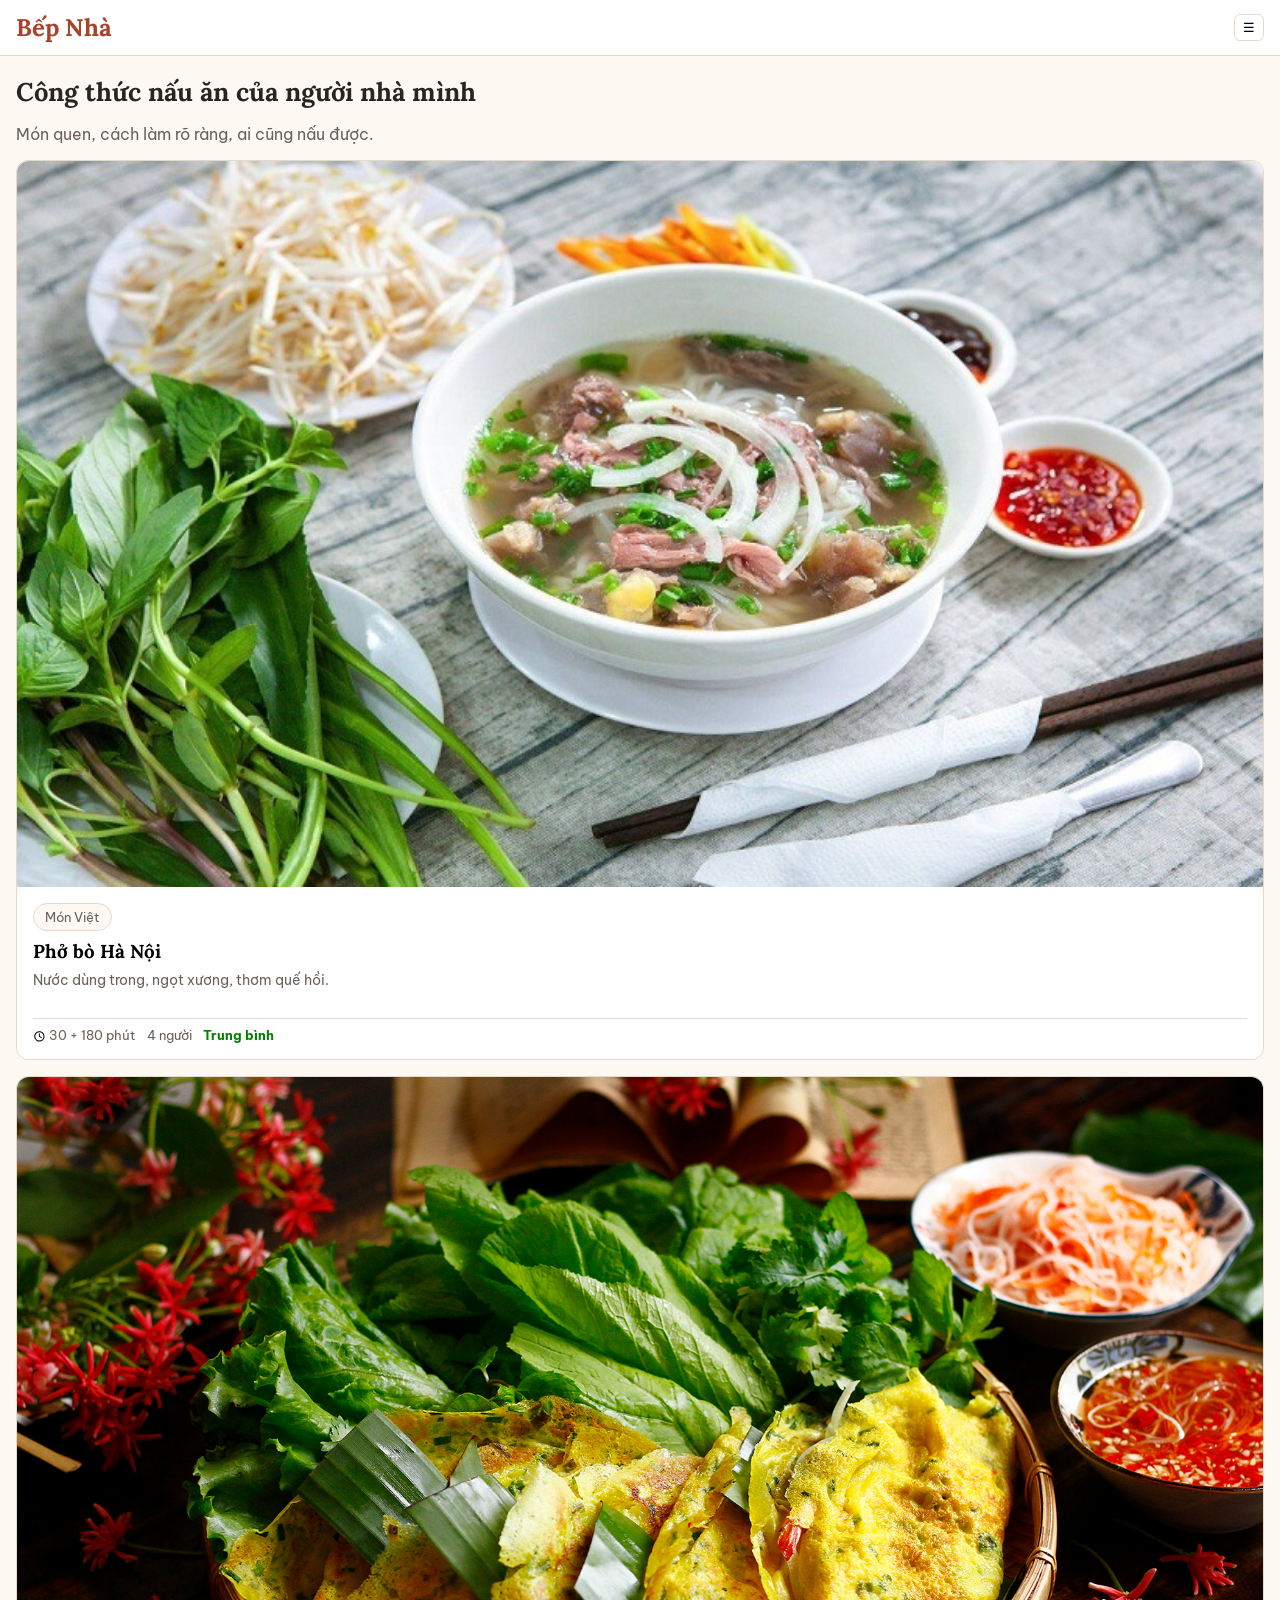
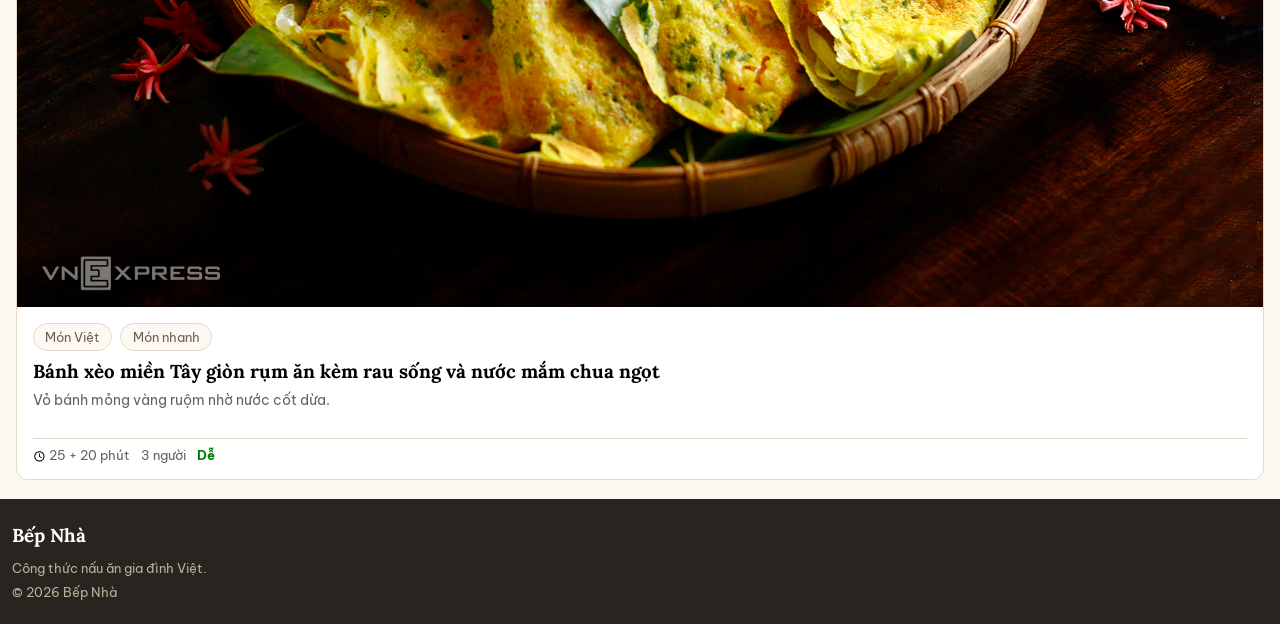
==== home.html @ c3d9871b "feat: complete home page" ====
<!DOCTYPE html>
<html lang="en">
<head>
    <meta charset="UTF-8">
    <meta name="viewport" content="width=device-width, initial-scale=1.0">
    <link rel="stylesheet" href="css/style.css">
    <link rel="preconnect" href="https://fonts.googleapis.com">
    <link rel="preconnect" href="https://fonts.gstatic.com" crossorigin>
    <link
        href="https://fonts.googleapis.com/css2?family=Anton&family=Lora:ital,wght@0,400..700;1,400..700&family=Merriweather:ital,opsz,wght@0,18..144,300..900;1,18..144,300..900&display=swap"
        rel="stylesheet">
    <link rel="preconnect" href="https://fonts.googleapis.com">
    <link rel="preconnect" href="https://fonts.gstatic.com" crossorigin>
    <link
        href="https://fonts.googleapis.com/css2?family=Anton&family=Be+Vietnam+Pro:ital,wght@0,100;0,200;0,300;0,400;0,500;0,600;0,700;0,800;0,900;1,100;1,200;1,300;1,400;1,500;1,600;1,700;1,800;1,900&family=Lora:ital,wght@0,400..700;1,400..700&family=Merriweather:ital,opsz,wght@0,18..144,300..900;1,18..144,300..900&display=swap"
        rel="stylesheet">
    <title>Nơi chia sẻ công thức món ăn cho mọi người</title>
</head>
<body>
    <header>
        <h1>Bếp Nhà</h1>
        <button>☰</button>
    </header>
    <main>
        <section>
            <h2>Công thức nấu ăn của người nhà mình</h2>
        </section>
        <section>
            <p>Món quen, cách làm rõ ràng, ai cũng nấu được.</p>
        </section>
        <article>
            <img src="img/pho-bo.jpg" alt="hình ảnh một bát phở bò" class="food">
            <div class="food-card">
                <p class="food-name">Món Việt</p>
                <h3>Phở bò Hà Nội</h3>
                <p class="food-ingredient">Nước dùng trong, ngọt xương, thơm quế hồi.</p>
                <ul class="recipe-info">
                    <li>
                        <svg xmlns="http://www.w3.org/2000/svg" viewBox="0 0 640 640" class="icon">
                            <path
                                d="M528 320C528 434.9 434.9 528 320 528C205.1 528 112 434.9 112 320C112 205.1 205.1 112 320 112C434.9 112 528 205.1 528 320zM64 320C64 461.4 178.6 576 320 576C461.4 576 576 461.4 576 320C576 178.6 461.4 64 320 64C178.6 64 64 178.6 64 320zM296 184L296 320C296 328 300 335.5 306.7 340L402.7 404C413.7 411.4 428.6 408.4 436 397.3C443.4 386.2 440.4 371.4 429.3 364L344 307.2L344 184C344 170.7 333.3 160 320 160C306.7 160 296 170.7 296 184z" />
                        </svg>
                        30 + 180 phút
                    </li>
                    <li>4 người</li>
                    <li style="color: green; font-weight: bold;">Trung bình</li>
                </ul>
            </div>
        </article>
        <article>
            <img src="img/banh-xeo.jpg" alt="hình ảnh món bánh xèo miền Tây" class="food">
            <div class="food-card">
                <div class="name-tag">
                    <p class="food-name">Món Việt</p>
                    <p class="food-name">Món nhanh</p>
                </div>
                <h3>Bánh xèo miền Tây giòn rụm ăn kèm rau sống và nước mắm chua ngọt</h3>
                <p class="food-ingredient">Vỏ bánh mỏng vàng ruộm nhờ nước cốt dừa.</p>
                <ul class="recipe-info">
                    <li>
                        <svg xmlns="http://www.w3.org/2000/svg" viewBox="0 0 640 640" class="icon">
                            <path
                                d="M528 320C528 434.9 434.9 528 320 528C205.1 528 112 434.9 112 320C112 205.1 205.1 112 320 112C434.9 112 528 205.1 528 320zM64 320C64 461.4 178.6 576 320 576C461.4 576 576 461.4 576 320C576 178.6 461.4 64 320 64C178.6 64 64 178.6 64 320zM296 184L296 320C296 328 300 335.5 306.7 340L402.7 404C413.7 411.4 428.6 408.4 436 397.3C443.4 386.2 440.4 371.4 429.3 364L344 307.2L344 184C344 170.7 333.3 160 320 160C306.7 160 296 170.7 296 184z" />
                        </svg>
                        25 + 20 phút
                    </li>
                    <li>3 người</li>
                    <li style="color: green; font-weight: bold;">Dễ</li>
                </ul>
            </div>
        </article>
    </main>
    <footer>
        <h3>Bếp Nhà</h3>
        <p>Công thức nấu ăn gia đình Việt.</p>
        <p>&copy; 2026 Bếp Nhà</p>
    </footer>
</body>
</html>
---- css/style.css ----
*{
    margin: 0px;
    box-sizing: border-box;
}
:root{
    /* màu */
    --color-bg: #FDF8F1;
    --color-text-muted: #6B615A;
    --color-border: #E5DACA;
    --color-text: #2A2420;
    --color-surface: #FFFFFF;
    /* chữ */
    --font-display: "Lora", Georgia, serif;
    --font-sans: "Be Vietnam Pro", system-ui, sans-serif;
    /* bóng — 2 mức */
    --shadow-sm: 0 1px 2px rgb(42 36 32 / .06);
    --shadow-md: 0 4px 12px rgb(42 36 32 / .12);
    /* bo góc */
    --radius-sm: 6px;   --radius-md: 12px;
    --radius-full: 999px;
}
header{
    display: flex;
    justify-content: space-between;
    align-items: center;
    padding: 12px 16px;
    font-family: var(--font-display);
    border-bottom: 1px solid var(--color-border);
}
header h1{
    font-size: 1.5rem;
    color: #A8432A;
}
header button{
    padding: 0.3rem 0.5rem;
    border: 1px solid var(--color-border);
    background-color: var(--color-surface) ;
    border-radius: var(--radius-sm);
    cursor: pointer;
}
main{
    display: flex;
    flex-direction: column;
    padding: 1.2rem 1rem;
    gap: 1rem;
    background-color: var(--color-bg);
}
section h2{
    font-size: 1.6rem;
    font-family: var(--font-display);
    color: var(--color-text);
}
section p{
    font-family: var(--font-sans);
    color: var(--color-text-muted);
}
article{
    display: flex;
    flex-direction: column;
    border: 1px solid var(--color-border);
    border-radius: var(--radius-md);
}
article:hover{
    box-shadow: var(--shadow-md);
}
.food{
    width: 100%;
    border-radius: 12px 12px 0 0;
}
.food-card{
    display: flex;
    flex-direction: column;
    background-color: var(--color-surface);
    border-radius: var(--radius-md);
    gap: 0.5rem;
    padding: 1rem;
}
.name-tag{
    display: flex;
    gap: 0.5rem;
}
.food-name{
    background-color: var(--color-bg);
    font-family: var(--font-sans);
    font-size: 0.8rem;
    border: 1px solid var(--color-border);
    border-radius: var(--radius-full);
    align-self: flex-start;
    color: var(--color-text-muted);
    padding: 0.3rem 0.7rem;
}
.food-card h3{
    font-family: var(--font-display);
}
.food-ingredient{
    height: 3rem;
    font-family: var(--font-sans);
    color: var(--color-text-muted);
    font-size: 0.9rem;
    border-bottom: 1px solid var(--color-border);
}
.recipe-info{
    display: flex;
    align-items: center;
    list-style-type: none;
    font-family: var(--font-sans);
    font-size: 0.8rem;
    gap: 0.7rem;
    padding: 0;
}
li {
    color: var(--color-text-muted);
    gap: 0.3rem;
}
.icon{
    width: 1em;
    height: 1em;
    vertical-align: middle;
}
footer{
    display: flex;
    flex-direction: column;
    background-color: var(--color-text);
    padding: 1.5rem 0.75rem;
    gap: 0.5rem;
}
footer h3{
    font-family: var(--font-display);
    color: var(--color-surface);
    margin-bottom: 0.3rem;
}
footer p{
    font-family: var(--font-sans);
    color: #B7B19A;
    font-size: 0.8rem;
}
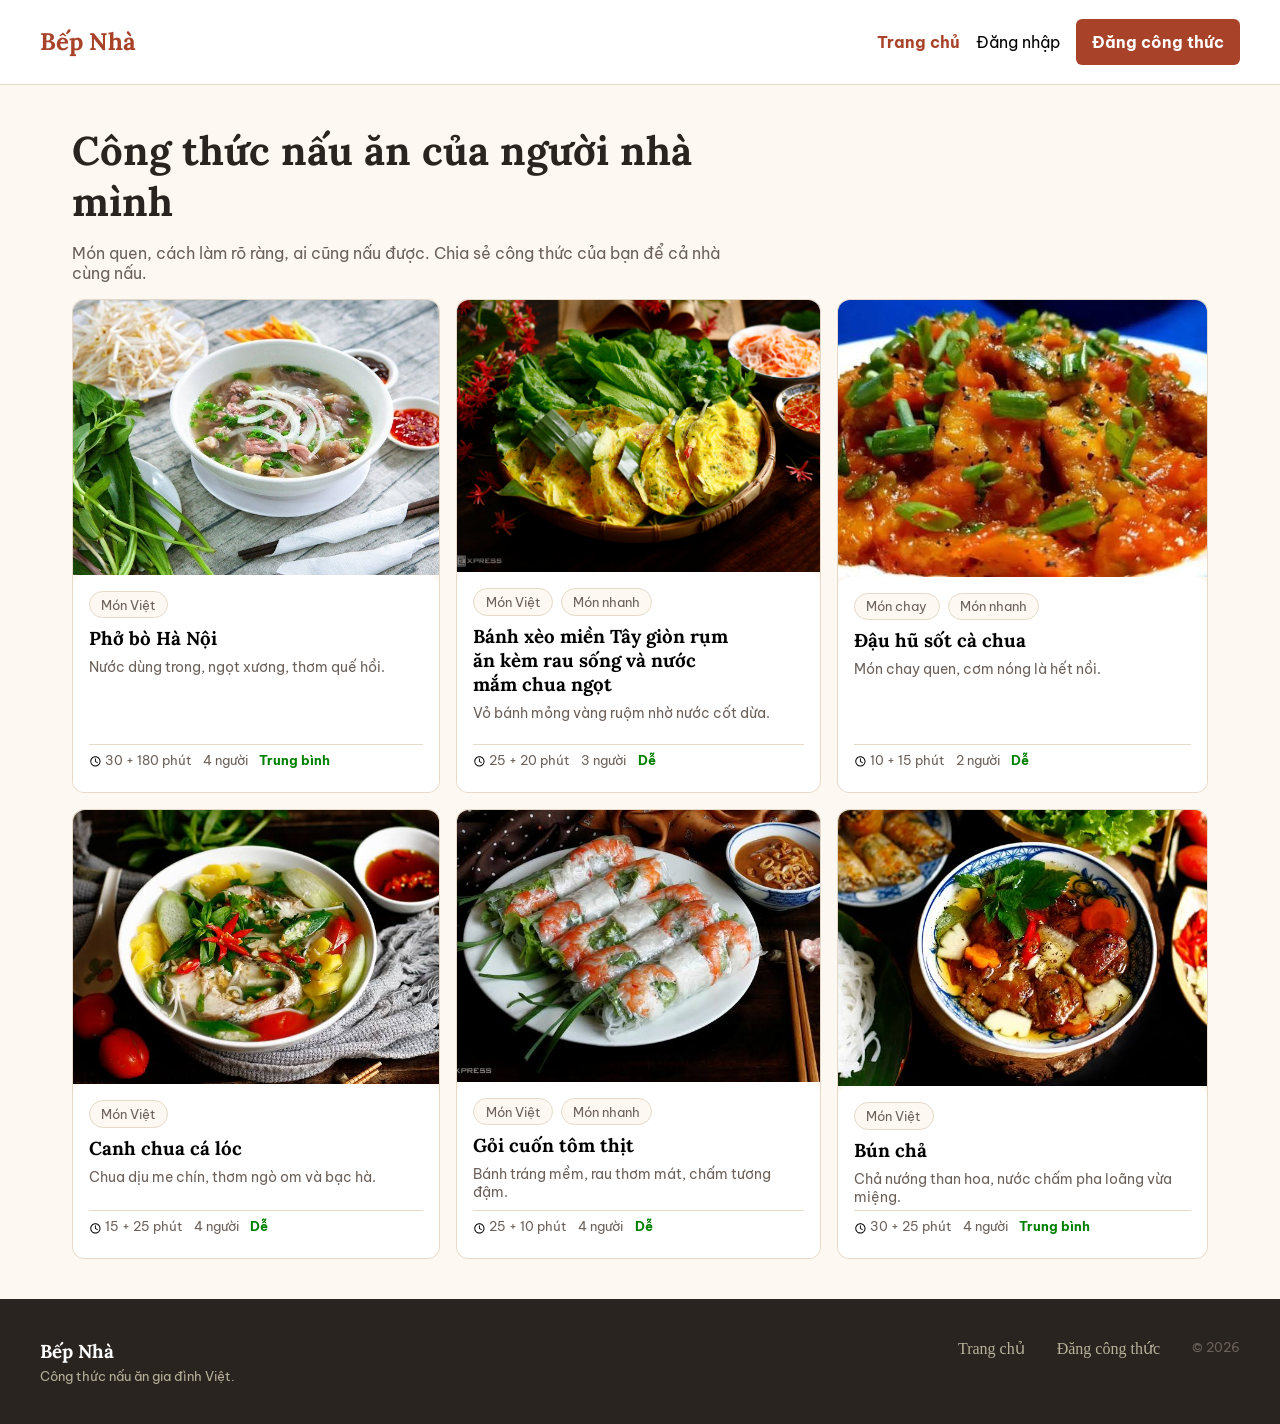
==== commit 9580fbf5: "feat: expand home page and add responsive layout" ====
--- a/home.html
+++ b/home.html
@@ -19,17 +19,24 @@
 <body>
     <header>
         <h1>Bếp Nhà</h1>
-        <button>☰</button>
+        <div class="header-left">
+            <button>☰</button>
+            <div class="nav">
+                <span class="home-page">Trang chủ</span>
+                <span class="sign-in">Đăng nhập</span>
+                <span class="post">Đăng công thức</span>
+            </div>
+        </div>
     </header>
     <main>
-        <section>
+        <section class="title-main">
             <h2>Công thức nấu ăn của người nhà mình</h2>
         </section>
-        <section>
-            <p>Món quen, cách làm rõ ràng, ai cũng nấu được.</p>
+        <section class="title-extra">
+            <span>Món quen, cách làm rõ ràng, ai cũng nấu được.</span><span class="p-desktop"> Chia sẻ công thức của bạn để cả nhà cùng nấu.</span>
         </section>
-        <article>
-            <img src="img/pho-bo.jpg" alt="hình ảnh một bát phở bò" class="food">
+        <div class="recipe-card">
+            <img src="img/pho-bo.jpg" alt="hình ảnh một bát phở bò" class="food-img">
             <div class="food-card">
                 <p class="food-name">Món Việt</p>
                 <h3>Phở bò Hà Nội</h3>
@@ -46,9 +53,9 @@
                     <li style="color: green; font-weight: bold;">Trung bình</li>
                 </ul>
             </div>
-        </article>
-        <article>
-            <img src="img/banh-xeo.jpg" alt="hình ảnh món bánh xèo miền Tây" class="food">
+        </div>
+        <div class="recipe-card">
+            <img src="img/banh-xeo.jpg" alt="hình ảnh món bánh xèo miền Tây" class="food-img">
             <div class="food-card">
                 <div class="name-tag">
                     <p class="food-name">Món Việt</p>
@@ -68,12 +75,100 @@
                     <li style="color: green; font-weight: bold;">Dễ</li>
                 </ul>
             </div>
-        </article>
+        </div>
+        <div class="recipe-card">
+            <img src="img/dau-hu-sot-ca-chua.jpg" alt="hình ảnh món đậu hũ xốt cà chua" class="food-img">
+            <div class="food-card">
+                <div class="name-tag">
+                    <p class="food-name">Món chay</p>
+                    <p class="food-name">Món nhanh</p>
+                </div>
+                <h3>Đậu hũ sốt cà chua</h3>
+                <p class="food-ingredient">Món chay quen, cơm nóng là hết nồi.</p>
+                <ul class="recipe-info">
+                    <li>
+                        <svg xmlns="http://www.w3.org/2000/svg" viewBox="0 0 640 640" class="icon">
+                            <path
+                                d="M528 320C528 434.9 434.9 528 320 528C205.1 528 112 434.9 112 320C112 205.1 205.1 112 320 112C434.9 112 528 205.1 528 320zM64 320C64 461.4 178.6 576 320 576C461.4 576 576 461.4 576 320C576 178.6 461.4 64 320 64C178.6 64 64 178.6 64 320zM296 184L296 320C296 328 300 335.5 306.7 340L402.7 404C413.7 411.4 428.6 408.4 436 397.3C443.4 386.2 440.4 371.4 429.3 364L344 307.2L344 184C344 170.7 333.3 160 320 160C306.7 160 296 170.7 296 184z" />
+                        </svg>
+                        10 + 15 phút
+                    </li>
+                    <li>2 người</li>
+                    <li style="color: green; font-weight: bold;">Dễ</li>
+                </ul>
+            </div>
+        </div>
+        <div class="recipe-card">
+            <img src="img/canh-chua-ca-loc.jpg" alt="hình ảnh món canh chua cá lóc" class="food-img">
+            <div class="food-card">
+                <p class="food-name">Món Việt</p>
+                <h3>Canh chua cá lóc</h3>
+                <p class="food-ingredient">Chua dịu me chín, thơm ngò om và bạc hà.</p>
+                <ul class="recipe-info">
+                    <li>
+                        <svg xmlns="http://www.w3.org/2000/svg" viewBox="0 0 640 640" class="icon">
+                            <path
+                                d="M528 320C528 434.9 434.9 528 320 528C205.1 528 112 434.9 112 320C112 205.1 205.1 112 320 112C434.9 112 528 205.1 528 320zM64 320C64 461.4 178.6 576 320 576C461.4 576 576 461.4 576 320C576 178.6 461.4 64 320 64C178.6 64 64 178.6 64 320zM296 184L296 320C296 328 300 335.5 306.7 340L402.7 404C413.7 411.4 428.6 408.4 436 397.3C443.4 386.2 440.4 371.4 429.3 364L344 307.2L344 184C344 170.7 333.3 160 320 160C306.7 160 296 170.7 296 184z" />
+                        </svg>
+                        15 + 25 phút
+                    </li>
+                    <li>4 người</li>
+                    <li style="color: green; font-weight: bold;">Dễ</li>
+                </ul>
+            </div>
+        </div>
+        <div class="recipe-card">
+            <img src="img/goi-quan.jpg" alt="hình ảnh món gỏi quấn tôm thịt" class="food-img">
+            <div class="food-card">
+                <div class="name-tag">
+                    <p class="food-name">Món Việt</p>
+                    <p class="food-name">Món nhanh</p>
+                </div>
+                <h3>Gỏi cuốn tôm thịt</h3>
+                <p class="food-ingredient">Bánh tráng mềm, rau thơm mát, chấm tương đậm.</p>
+                <ul class="recipe-info">
+                    <li>
+                        <svg xmlns="http://www.w3.org/2000/svg" viewBox="0 0 640 640" class="icon">
+                            <path
+                                d="M528 320C528 434.9 434.9 528 320 528C205.1 528 112 434.9 112 320C112 205.1 205.1 112 320 112C434.9 112 528 205.1 528 320zM64 320C64 461.4 178.6 576 320 576C461.4 576 576 461.4 576 320C576 178.6 461.4 64 320 64C178.6 64 64 178.6 64 320zM296 184L296 320C296 328 300 335.5 306.7 340L402.7 404C413.7 411.4 428.6 408.4 436 397.3C443.4 386.2 440.4 371.4 429.3 364L344 307.2L344 184C344 170.7 333.3 160 320 160C306.7 160 296 170.7 296 184z" />
+                        </svg>
+                        25 + 10 phút
+                    </li>
+                    <li>4 người</li>
+                    <li style="color: green; font-weight: bold;">Dễ</li>
+                </ul>
+            </div>
+        </div>
+        <div class="recipe-card">
+            <img src="img/bun-cha.jpg" alt="hình ảnh món bún chả chấm" class="food-img">
+            <div class="food-card">
+                <p class="food-name">Món Việt</p>
+                <h3>Bún chả</h3>
+                <p class="food-ingredient">Chả nướng than hoa, nước chấm pha loãng vừa miệng.</p>
+                <ul class="recipe-info">
+                    <li>
+                        <svg xmlns="http://www.w3.org/2000/svg" viewBox="0 0 640 640" class="icon">
+                            <path
+                                d="M528 320C528 434.9 434.9 528 320 528C205.1 528 112 434.9 112 320C112 205.1 205.1 112 320 112C434.9 112 528 205.1 528 320zM64 320C64 461.4 178.6 576 320 576C461.4 576 576 461.4 576 320C576 178.6 461.4 64 320 64C178.6 64 64 178.6 64 320zM296 184L296 320C296 328 300 335.5 306.7 340L402.7 404C413.7 411.4 428.6 408.4 436 397.3C443.4 386.2 440.4 371.4 429.3 364L344 307.2L344 184C344 170.7 333.3 160 320 160C306.7 160 296 170.7 296 184z" />
+                        </svg>
+                        30 + 25 phút
+                    </li>
+                    <li>4 người</li>
+                    <li style="color: green; font-weight: bold;">Trung bình</li>
+                </ul>
+            </div>
+        </div>
     </main>
     <footer>
-        <h3>Bếp Nhà</h3>
-        <p>Công thức nấu ăn gia đình Việt.</p>
-        <p>&copy; 2026 Bếp Nhà</p>
+        <div class="f-left">
+            <h3 class="f1">Bếp Nhà</h3>
+            <p class="f2">Công thức nấu ăn gia đình Việt.</p>
+        </div>
+        <div class="f-right">
+            <span class="p-desktop">Trang chủ</span>
+            <span class="p-desktop">Đăng công thức</span>
+            <span class="f3">&copy; 2026 <span class="p-non-desktop">Bếp Nhà</span></span>
+        </div>
     </footer>
 </body>
 </html>
--- a/css/style.css
+++ b/css/style.css
@@ -4,6 +4,7 @@
 }
 :root{
     /* màu */
+    --color-primary: #A8432A;
     --color-bg: #FDF8F1;
     --color-text-muted: #6B615A;
     --color-border: #E5DACA;
@@ -14,7 +15,7 @@
     --font-sans: "Be Vietnam Pro", system-ui, sans-serif;
     /* bóng — 2 mức */
     --shadow-sm: 0 1px 2px rgb(42 36 32 / .06);
-    --shadow-md: 0 4px 12px rgb(42 36 32 / .12);
+    --shadow-md: 0 4px 20px rgb(42 36 32 / .12);
     /* bo góc */
     --radius-sm: 6px;   --radius-md: 12px;
     --radius-full: 999px;
@@ -23,21 +24,24 @@
     display: flex;
     justify-content: space-between;
     align-items: center;
-    padding: 12px 16px;
+    padding: 0.8rem 1rem;
     font-family: var(--font-display);
     border-bottom: 1px solid var(--color-border);
 }
 header h1{
     font-size: 1.5rem;
-    color: #A8432A;
-}
-header button{
+    color: var(--color-primary);
+}
+.header-left button{
     padding: 0.3rem 0.5rem;
     border: 1px solid var(--color-border);
     background-color: var(--color-surface) ;
     border-radius: var(--radius-sm);
     cursor: pointer;
 }
+.nav{
+    display: none;
+}
 main{
     display: flex;
     flex-direction: column;
@@ -45,30 +49,37 @@
     gap: 1rem;
     background-color: var(--color-bg);
 }
-section h2{
+.title-main h2{
     font-size: 1.6rem;
     font-family: var(--font-display);
     color: var(--color-text);
 }
-section p{
-    font-family: var(--font-sans);
-    color: var(--color-text-muted);
-}
-article{
+.title-extra span{
+    font-family: var(--font-sans);
+    color: var(--color-text-muted);
+}
+.p-desktop{
+    display: none;
+}
+.recipe-card{
     display: flex;
     flex-direction: column;
     border: 1px solid var(--color-border);
     border-radius: var(--radius-md);
 }
-article:hover{
+.recipe-card:hover{
     box-shadow: var(--shadow-md);
 }
-.food{
+.food-img{
+    display: block;
     width: 100%;
+    aspect-ratio: 4/3;
+    object-fit: cover;
     border-radius: 12px 12px 0 0;
 }
 .food-card{
     display: flex;
+    flex: 1;
     flex-direction: column;
     background-color: var(--color-surface);
     border-radius: var(--radius-md);
@@ -90,16 +101,18 @@
     padding: 0.3rem 0.7rem;
 }
 .food-card h3{
+    display: -webkit-box;
+    max-width: 80%;
     font-family: var(--font-display);
 }
 .food-ingredient{
-    height: 3rem;
+    height: 2rem;
     font-family: var(--font-sans);
     color: var(--color-text-muted);
     font-size: 0.9rem;
-    border-bottom: 1px solid var(--color-border);
 }
 .recipe-info{
+    height: 2rem;
     display: flex;
     align-items: center;
     list-style-type: none;
@@ -107,6 +120,8 @@
     font-size: 0.8rem;
     gap: 0.7rem;
     padding: 0;
+    border-top: 1px solid var(--color-border);
+    margin-top: auto;
 }
 li {
     color: var(--color-text-muted);
@@ -124,13 +139,117 @@
     padding: 1.5rem 0.75rem;
     gap: 0.5rem;
 }
-footer h3{
+footer .f1{
     font-family: var(--font-display);
     color: var(--color-surface);
     margin-bottom: 0.3rem;
 }
-footer p{
+footer .f2,.f3{
     font-family: var(--font-sans);
     color: #B7B19A;
     font-size: 0.8rem;
+}
+@media screen and (min-width: 768px){
+    header{
+        padding: 0.8rem 1.2rem;
+    }
+    .header-left button{
+        display: none;
+    }
+    .nav{
+        display: flex;
+        align-items: center;
+        gap: 1rem;
+        font-family: var(--font-sans);
+    }
+    .nav .home-page{
+        font-weight: bold;
+        color: var(--color-primary);
+        cursor: pointer;
+    }
+    .nav .sign-in{
+        cursor: pointer;
+    }
+    .nav .post{
+        border: 1px;
+        border-radius: var(--radius-sm);
+        background-color: var(--color-primary);
+        font-weight: bold;
+        color: var(--color-surface);
+        padding: 0.8rem 1rem;
+        cursor: pointer;
+    }
+    main{
+        display: grid;
+        grid-template-areas: 
+        'header header'
+        'card card';
+        padding: 1.5rem 1.2rem;
+    }
+    .title-main{
+        grid-area: header;
+    }
+    .title-main h2{
+        font-size: 2rem;
+    }
+    .title-extra{
+        display: none;
+    }
+    footer{
+        display: flex;
+        flex-direction: row;
+        justify-content: space-between;
+        padding: 1.5rem 1.5rem;
+    }
+    footer .f2{
+        display: none;
+    }
+}
+@media screen and (min-width: 1280px){
+    header {
+            padding: 1.2rem 2.5rem;
+        }
+    main{
+        display: grid;
+        grid-template-areas:
+            'header header header'
+            'title title title'
+            'card card card';
+        padding: 2.5rem 4.5rem;
+    }
+    section{
+        max-width: 650px;
+    }
+    .title-main h2{
+        font-size: 2.5rem;
+    }
+    .title-extra{
+        grid-area: title;
+        display: inline;
+    }
+    .p-desktop {
+        display: inline;
+    }
+    footer{
+        display: flex;
+        flex-direction: row;
+        justify-content: space-between;
+        padding: 2.5rem;
+    }
+    footer .f-right{
+        display: flex;
+        gap: 2rem;
+    }
+    .f-right .p-desktop{
+        color: #B7B19A;
+    }
+    .f-right .p-non-desktop{
+        display: none;
+    }
+    footer .f2{
+        display: block;
+    }
+    footer .f3{
+        color: var(--color-text-muted);
+    }
 }
